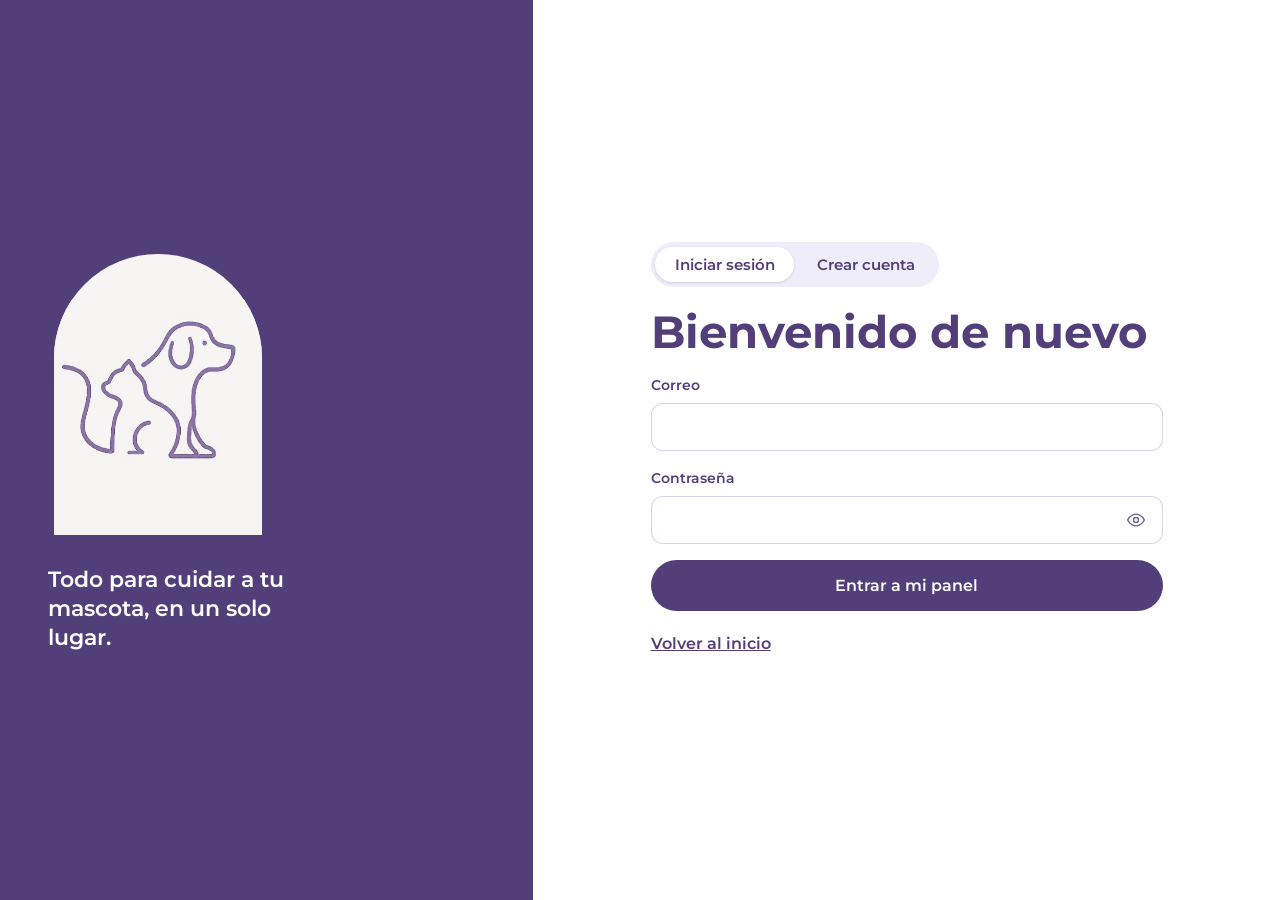
==== dashboard.html @ f5bab575 "Add files via upload" ====
<!DOCTYPE html>
<html lang="es">
<head>
<meta charset="UTF-8">
<meta name="viewport" content="width=device-width, initial-scale=1">
<title>Panel · Pet Nova</title>
<link rel="stylesheet" href="https://fonts.googleapis.com/css2?family=Montserrat:wght@400;500;600;700&display=swap">
<link rel="stylesheet" href="css/dashboard.css">
<link rel="stylesheet" href="css/account-panel.css">
</head>
<body>
<header class="topbar">
<a class="logo" href="dashboard.html">
  <img class="logo__image" src="petnova-assets/logo-pet-nova-horizontal.png" alt="Pet Nova">
</a>
<nav aria-label="Principal">
<a href="pawalert.html">Paw Alert</a>
<a href="wecare.html">We Care</a>
<a href="moments.html">Pet Moments</a>
<a href="index.html" data-logout>Salir</a>
<a href="perfil.html" class="profile-avatar" id="profile-avatar" aria-label="Abrir perfil" title="Perfil"></a>
</nav>
</header>
<main class="dashboard-page">
<div class="dashboard-cover" role="img" aria-label="Foto de perfil de la mascota">
  <img class="dashboard-cover__image" id="dashboard-cover-image" alt="" hidden>
</div>
<div class="dashboard-content">
  <section class="profile-card" aria-labelledby="hello">
    <div class="dashboard-avatar-wrap">
      <div class="dashboard-avatar" id="dashboard-avatar" aria-hidden="true"></div>
      <button class="dashboard-avatar-edit" id="edit-profile-photo" type="button" aria-label="Editar la foto de perfil de la mascota" title="Editar foto" hidden>
        <svg viewBox="0 0 24 24" aria-hidden="true" focusable="false"><path d="m16 5 3 3M4 20l4.2-.8L19 8.4a2.1 2.1 0 0 0-3-3L5.2 16.2 4 20Z"/></svg>
      </button>
    </div>
    <span class="profile-pill">TU FAMILIA PET NOVA</span>
    <h1 id="hello">Hola</h1>
    <p class="profile-intro">Un espacio para cuidar y celebrar a quienes más quieres.</p>
    <div class="profile-contact">
      <div>
        <span class="profile-contact__label">CUENTA</span>
        <p class="owner" id="owner"></p>
      </div>
      <a class="profile-edit" href="perfil.html">Editar perfil <span aria-hidden="true">→</span></a>
    </div>
  </section>

  <div class="dashboard-grid">
    <section class="dashboard-card family-card" aria-labelledby="family-title">
      <h2 id="family-title">Sobre tu familia</h2>
      <dl class="family-details">
        <div><dt>Mascotas registradas</dt><dd><span id="n-pets">0</span></dd></div>
        <div><dt>Teléfono</dt><dd id="owner-phone">Aún no agregado</dd></div>
        <div><dt>Ciudad</dt><dd id="owner-city">Aún no agregada</dd></div>
      </dl>
      <a class="text-link" href="perfil.html">Ver información del perfil <span aria-hidden="true">→</span></a>
    </section>

    <section class="dashboard-card wellness-card" aria-labelledby="wellness-title">
      <h2 id="wellness-title">Bienestar y seguridad</h2>
      <a class="wellness-item" href="perfil.html">
        <span class="wellness-item__number" id="n-todo">0</span>
        <span><strong>Revisiones pendientes</strong><small>Vacunas o condiciones por revisar</small></span>
        <span class="wellness-item__arrow" aria-hidden="true">→</span>
      </a>
      <a class="wellness-item wellness-item--safe" id="alert-card" href="pawalert.html">
        <span class="wellness-item__number" id="n-alerts">0</span>
        <span><strong>Paw Alert</strong><small id="alert-text">Alertas activas: todas a salvo</small></span>
        <span class="wellness-item__arrow" aria-hidden="true">→</span>
      </a>
    </section>
  </div>

  <section class="dashboard-card pets-panel" aria-labelledby="pets-title">
    <header class="dashboard-section-heading">
      <div><span class="section-kicker">CUIDADO DIARIO</span><h2 id="pets-title">Tus mascotas</h2></div>
      <a class="text-link" href="perfil.html">Administrar mascotas <span aria-hidden="true">→</span></a>
    </header>
    <section class="pets" id="pet-list" aria-label="Mascotas registradas"></section>
  </section>

  <section class="dashboard-card quick-panel" aria-labelledby="quick-title">
    <header class="dashboard-section-heading">
      <div><span class="section-kicker">A MANO PARA TI</span><h2 id="quick-title">Accesos rápidos</h2></div>
    </header>
    <section class="quick">
      <a class="btn btn-primary" href="perfil.html">Agregar mascota</a>
      <a class="btn btn-ghost" href="moments.html">Ver Pet Moments</a>
      <a class="btn btn-sos" href="pawalert.html">Activar Paw Alert</a>
    </section>
  </section>
</div>
</main>
<dialog class="photo-editor" id="photo-editor" aria-labelledby="photo-editor-title">
  <form class="photo-editor__form">
    <header class="photo-editor__header">
      <div><span class="section-kicker">FOTO DE PERFIL</span><h2 id="photo-editor-title">Ajustar foto</h2></div>
      <button class="photo-editor__close" type="button" data-photo-close aria-label="Cerrar">×</button>
    </header>
    <p class="photo-editor__hint">Arrastra la imagen para encuadrarla. Usa el control para acercar o alejar.</p>
    <div class="photo-editor__crop" id="photo-editor-crop" tabindex="0" aria-label="Arrastra para ajustar la imagen o usa las flechas del teclado">
      <img id="photo-editor-preview" alt="" hidden>
      <span class="photo-editor__placeholder" id="photo-editor-placeholder">Selecciona una foto para empezar</span>
    </div>
    <label class="photo-editor__zoom" for="photo-editor-zoom">Zoom<input id="photo-editor-zoom" type="range" min="1" max="3" step="0.01" value="1" disabled></label>
    <label class="photo-editor__upload">Elegir otra foto<input id="photo-editor-file" type="file" accept="image/*"></label>
    <p class="photo-editor__error" id="photo-editor-error" role="alert" hidden></p>
    <div class="photo-editor__actions">
      <button class="photo-editor__cancel" type="button" data-photo-close>Cancelar</button>
      <button class="photo-editor__save" type="submit" disabled>Guardar foto</button>
    </div>
  </form>
</dialog>
<footer class="footer"><p>© Pet Nova by PetNovitasTeam · La Chorrera, Panamá Oeste</p></footer>
<script src="js/storage.js"></script>
<script src="js/profile-avatar.js"></script>
<script src="js/account-panel.js"></script>
<script src="js/dashboard.js"></script>
</body>
</html>
---- css/dashboard.css ----
/* ===== dashboard.css · Panel principal ===== */
/* Paleta Pet Nova: púrpura, violeta, cian y teal */
:root{--olive:#523F7A;--olive-d:#523F7A;--sage:rgba(130,104,213,.12);--sage-2:#8268D5;--paper:#fff;--ink:#523F7A;--muted:rgba(82,63,122,.8);--line:rgba(130,104,213,.3);--alert:#523F7A;--alert-bg:rgba(130,104,213,.14);--ok:#523F7A;--accent:#0CBDDC;--teal:#00869F;--r:18px}
/* Reinicio de márgenes */
*{box-sizing:border-box;margin:0}
/* Texto general y fondo */
body{font:400 1rem/1.65 "Montserrat",system-ui,sans-serif;color:var(--ink);background:var(--paper)}
/* Títulos con tipografía serif */
h1,h2,h3,.logo{font-family:"Montserrat",system-ui,sans-serif;line-height:1.15}
h1{font-size:clamp(1.8rem,4.2vw,2.8rem);font-weight:700}
h2{font-size:clamp(1.35rem,2.8vw,1.8rem);font-weight:700}
h3{font-size:1.15rem;font-weight:600}
a{color:inherit}
.muted{color:var(--muted)}
/* Botones: principal, contorno y emergencia */
.btn{display:inline-block;padding:.65rem 1.25rem;border:2px solid transparent;border-radius:999px;font:600 1rem "Montserrat",sans-serif;text-decoration:none;cursor:pointer;transition:background .15s,color .15s}
.btn-primary{background:var(--olive);color:#fff}.btn-primary:hover{background:var(--olive-d);filter:brightness(.9)}
.btn-ghost{color:var(--olive-d);border-color:var(--olive);background:transparent}.btn-ghost:hover{background:var(--sage);border-color:var(--teal)}
.btn-sos{background:var(--alert);color:#fff}.btn-sos:hover{background:var(--olive-d);filter:brightness(.9)}
.btn-lg{padding:.9rem 1.7rem}
/* Foco visible para teclado */
:focus-visible{outline:3px solid var(--accent);outline-offset:3px}
/* Elementos ocultos por JavaScript */
[hidden]{display:none!important}
/* Logo */
.logo{flex:none;font-weight:700;font-size:1.5rem;color:var(--olive-d);text-decoration:none}
.logo__image{display:block;width:148px;height:54px;object-fit:contain;background:#fff}
/* Menú superior de la app */
.topbar{position:sticky;top:0;z-index:10;display:flex;align-items:center;justify-content:space-between;gap:1rem;padding:.9rem 5vw;background:rgba(255,255,255,.94);backdrop-filter:blur(8px);border-bottom:1px solid var(--line)}
.topbar nav{display:flex;gap:.25rem;flex-wrap:wrap}
.topbar nav a{display:flex;flex:0 0 128px;width:128px;min-width:0;align-items:center;justify-content:center;height:40px;padding:.4rem .5rem;border-radius:999px;text-decoration:none;font-weight:600;white-space:nowrap;color:var(--muted)}
.topbar nav a:hover{background:var(--sage);color:var(--olive-d);box-shadow:inset 0 -2px var(--teal)}
/* Enlace de la página actual */
.topbar nav a.active{background:var(--olive);color:#fff}
.topbar nav a.profile-avatar{flex:0 0 42px;width:42px;height:42px;min-width:42px;margin-left:auto;padding:0;overflow:hidden;border:1px solid var(--line);border-radius:50%;background:var(--sage);color:var(--olive-d);font-size:1rem;font-weight:700}
.topbar nav a.profile-avatar:hover{background:var(--sage);color:var(--olive-d);box-shadow:0 0 0 3px var(--sage)}
.topbar nav a.profile-avatar.active{background:var(--olive);color:#fff;box-shadow:0 0 0 3px var(--sage)}
.profile-avatar img{display:block;width:100%;height:100%;object-fit:cover}
/* Contenedor principal de la página */
.page{max-width:1000px;margin:0 auto;padding:2.5rem 5vw 4rem}
.page>h1{margin-bottom:.5rem}
.page>.muted{margin-bottom:1.5rem}
/* Tarjeta base */
.card{background:#fff;border:1px solid var(--line);border-radius:var(--r);padding:1.3rem}
/* Campos de formulario */
label{display:grid;gap:.3rem;font-weight:600;font-size:.9rem}
input,select,textarea{font:inherit;padding:.65rem .75rem;border:1.5px solid var(--line);border-radius:12px;background:#fff;width:100%}
input:focus,select:focus,textarea:focus{border-color:var(--olive)}
/* Mensaje de error */
.msg{padding:.6rem .8rem;border-radius:12px;background:var(--alert-bg);color:var(--alert);font-weight:600;font-size:.9rem}
/* Lista vacía */
.empty{grid-column:1/-1;padding:2rem 1rem;text-align:center;color:var(--muted);border:2px dashed var(--sage-2);border-radius:var(--r)}
/* Pie de página */
.footer{padding:2rem 5vw;border-top:1px solid var(--line);color:var(--muted);font-size:.9rem}
/* Celular: menú en dos filas */
@media(max-width:760px){.topbar{flex-direction:column;align-items:flex-start}.topbar nav{width:100%}}
@media(min-width:761px) and (max-width:950px){.topbar{flex-wrap:wrap}.topbar nav{width:100%;justify-content:center}}
/* Lista de tarjetas de mascota */
.pets{display:grid;grid-template-columns:repeat(auto-fill,minmax(250px,1fr));gap:1rem}
/* Tarjeta de mascota */
.pet{display:grid;gap:.4rem;justify-items:start}
/* Foto de la mascota (marco tipo arco) */
.avatar{width:72px;height:84px;border-radius:999px 999px 14px 14px;background:var(--sage);display:grid;place-items:center;font-size:2rem;overflow:hidden}
.avatar img{width:100%;height:100%;object-fit:cover}
/* Etiqueta de estado de vacunación */
.tag{font-size:.8rem;font-weight:700;padding:.15rem .7rem;border-radius:999px;background:var(--sage);color:var(--olive-d)}
.tag.good{background:rgba(12,189,220,.16);color:var(--ok)}.tag.bad{background:var(--alert-bg);color:var(--alert)}
/* Datos médicos de la mascota */
.details{display:grid;gap:.1rem;margin:.4rem 0;font-size:.9rem}
.details dt{font-weight:700;margin-top:.4rem}.details dd{color:var(--muted);margin:0}
.pet .btn{margin-top:.4rem;padding:.35rem .95rem;font-size:.9rem}
/* Datos del dueño bajo el saludo */
.owner{margin:-1rem 0 1.5rem;font-size:.9rem;color:var(--olive-d);font-weight:600}
/* Tarjetas de resumen */
.stats{display:grid;grid-template-columns:repeat(auto-fit,minmax(220px,1fr));gap:1rem;margin-bottom:2.5rem}
.stat{display:grid;gap:.3rem;text-decoration:none}
a.stat:hover{border-color:var(--olive)}
.num{font:700 2.8rem "Montserrat",system-ui,sans-serif;color:var(--olive)}
/* Resumen: todo a salvo */
.stat.ok{background:var(--sage);border-color:var(--sage-2)}
/* Resumen: alerta activa */
.stat.danger{background:var(--alert-bg);border-color:var(--alert)}
.stat.danger .num{color:var(--alert)}
/* Títulos de sección */
.page>h2{margin:1.5rem 0 1rem}
/* Accesos rápidos */
.quick{display:flex;gap:.75rem;flex-wrap:wrap}

/* Panel principal inspirado en la ficha de perfil */
body{background:rgba(130,104,213,.05)}
.dashboard-page{padding-bottom:3.5rem}
.dashboard-cover{position:relative;height:clamp(210px,30vw,320px);overflow:hidden;background:url("../petnova-assets/perros-portada.jpg") center 42%/cover}
.dashboard-cover__image{position:absolute;inset:0;width:100%;height:100%;object-fit:cover;object-position:center 42%}
.dashboard-cover::after{position:absolute;inset:0;background:rgba(0,134,159,.28);content:"";pointer-events:none}
.dashboard-content{width:min(1060px,100% - 2.5rem);margin:-82px auto 0;position:relative}
.profile-card{overflow:visible;padding:0;border:1px solid rgba(0,134,159,.3);border-radius:22px;background:#fff;text-align:center;box-shadow:0 6px 18px rgba(0,134,159,.12)}
.dashboard-avatar-wrap{position:relative;width:132px;height:132px;margin:-66px auto .6rem}
.dashboard-avatar{display:grid;width:100%;height:100%;place-items:center;overflow:hidden;border:5px solid #fff;border-radius:50%;background:rgba(12,189,220,.12);color:var(--teal);font-size:2.4rem;font-weight:700;box-shadow:0 0 0 2px var(--teal),0 5px 16px rgba(0,134,159,.2)}
.dashboard-avatar img{width:100%;height:100%;object-fit:cover}
.dashboard-avatar-edit{position:absolute;right:-.45rem;bottom:.35rem;display:grid;width:38px;height:38px;place-items:center;padding:0;border:2px solid #fff;border-radius:50%;background:var(--teal);color:#fff;cursor:pointer;box-shadow:0 2px 7px rgba(0,134,159,.24)}
.dashboard-avatar-edit svg{width:18px;height:18px;fill:none;stroke:currentColor;stroke-width:1.8;stroke-linecap:round;stroke-linejoin:round}
.dashboard-avatar-edit:hover{background:var(--accent);color:var(--ink)}
.profile-pill{display:inline-block;margin:.15rem auto .3rem;padding:.28rem .7rem;border:1px solid var(--teal);border-radius:5px;background:rgba(12,189,220,.12);color:var(--teal);font-size:.68rem;font-weight:700;letter-spacing:.08em}
.profile-card h1{margin:.25rem .8rem;font-size:clamp(1.8rem,4vw,2.5rem);font-weight:500;line-height:1.12}
.profile-intro{margin:0 auto 1.2rem;padding:0 1rem;color:var(--muted);font-size:.9rem}
.profile-contact{display:flex;align-items:center;justify-content:space-between;gap:1rem;padding:.9rem 1.6rem;border-radius:0 0 21px 21px;background:rgba(12,189,220,.12);text-align:left}
.profile-contact__label,.section-kicker{display:block;color:var(--teal);font-size:.66rem;font-weight:700;letter-spacing:.11em}
.owner{margin:.1rem 0 0;color:var(--ink);font-size:.82rem;font-weight:500;overflow-wrap:anywhere}
.profile-edit,.text-link{color:var(--teal);font-size:.82rem;font-weight:700;text-decoration:none}
.profile-edit{flex:none;padding:.55rem .85rem;border:1px solid var(--teal);border-radius:999px;background:var(--teal);color:#fff}
.profile-edit:hover{border-color:var(--accent);background:var(--accent);color:var(--ink)}
.text-link:hover{color:var(--olive)}
.profile-edit span,.text-link span{margin-left:.2rem}
.dashboard-grid{display:grid;grid-template-columns:1.05fr .95fr;gap:1rem;margin-top:1.5rem}
.dashboard-card{min-width:0;padding:1.35rem;border:1px solid rgba(0,134,159,.28);border-radius:18px;background:#fff;box-shadow:0 3px 6px rgba(0,134,159,.08)}
.dashboard-card h2{margin:0;color:var(--ink);font-size:1.25rem;font-weight:500}
.family-card{border-top:4px solid var(--sage-2)}
.wellness-card{border-top:4px solid var(--accent)}
.family-card>h2,.wellness-card>h2{position:relative;margin-bottom:1.1rem;padding-bottom:.6rem}
.family-card>h2::after,.wellness-card>h2::after,.dashboard-section-heading h2::after{position:absolute;bottom:0;left:0;width:42px;height:3px;content:""}
.family-card>h2::after{background:var(--sage-2)}
.wellness-card>h2::after{background:var(--accent)}
.dashboard-section-heading h2::after{background:var(--teal)}
.family-details{display:grid;gap:.6rem;margin:0 0 1rem}
.family-details div{display:flex;align-items:baseline;justify-content:space-between;gap:1rem}
.family-details dt{color:var(--muted);font-size:.84rem}
.family-details dd{margin:0;color:var(--ink);font-size:.88rem;font-weight:700;text-align:right;overflow-wrap:anywhere}
.family-details #n-pets{display:inline-grid;min-width:30px;min-height:30px;place-items:center;border-radius:50%;background:var(--sage);color:var(--olive)}
.wellness-card{display:grid;align-content:start;gap:.65rem}
.wellness-item{display:grid;grid-template-columns:42px minmax(0,1fr) 18px;align-items:center;gap:.7rem;min-height:64px;padding:.7rem;border:1px solid rgba(0,134,159,.25);border-radius:13px;background:rgba(12,189,220,.07);color:var(--ink);text-decoration:none}
.wellness-item:hover{border-color:var(--teal);background:rgba(12,189,220,.16)}
.wellness-item__number{display:grid;width:38px;height:38px;place-items:center;border-radius:50%;background:rgba(12,189,220,.2);color:var(--teal);font-size:1.1rem;font-weight:700}
.wellness-item>span:nth-child(2){display:grid;gap:.08rem}
.wellness-item strong{font-size:.82rem}
.wellness-item small{color:var(--muted);font-size:.7rem;line-height:1.35}
.wellness-item__arrow{color:var(--teal);font-size:1.05rem}
.wellness-item--safe.danger{border-color:var(--alert);background:var(--alert-bg)}
.wellness-item--safe.danger .wellness-item__number{background:var(--alert-bg);color:var(--alert)}
.wellness-item--safe.danger .wellness-item__arrow{color:var(--alert)}
.pets-panel,.quick-panel{margin-top:1.25rem}
.pets-panel{border-top:4px solid var(--teal)}
.quick-panel{border-top:4px solid var(--olive)}
.dashboard-section-heading{display:flex;align-items:end;justify-content:space-between;gap:1rem;margin-bottom:1.1rem}
.dashboard-section-heading h2{position:relative;margin-top:.25rem;padding-bottom:.55rem}
.pets{grid-template-columns:repeat(auto-fill,minmax(210px,1fr));gap:.85rem}
.pets .pet{gap:.45rem;padding:1rem;border:1px solid rgba(0,134,159,.24);border-radius:15px;box-shadow:0 2px 6px rgba(0,134,159,.07)}
.pets .avatar{width:68px;height:68px;border-radius:50%;background:rgba(12,189,220,.12)}
.pets .tag{background:var(--sage);color:var(--olive)}
.pets .tag.good{background:rgba(12,189,220,.2);color:var(--teal)}
.pets .tag.bad{background:var(--alert-bg);color:var(--alert)}
.quick{gap:.65rem}
.quick .btn{border-radius:10px;font-size:.85rem}
.quick .btn-primary{background:var(--teal);color:#fff}
.quick .btn-primary:hover{background:var(--accent);color:var(--ink)}
.quick .btn-ghost{border-color:var(--sage-2);color:var(--olive)}
.quick .btn-ghost:hover{background:var(--sage)}
.quick .btn-sos{background:var(--alert)}
.footer{background:rgba(130,104,213,.05)}
.photo-editor{position:fixed;inset:0;width:min(92vw,460px);max-width:none;max-height:90vh;margin:auto;padding:0;overflow:auto;border:1px solid var(--line);border-radius:20px;background:#fff;color:var(--ink);box-shadow:0 20px 70px rgba(32,23,48,.3)}
.photo-editor::backdrop{background:rgba(32,23,48,.55);backdrop-filter:blur(2px)}
.photo-editor__form{display:grid;gap:1rem;padding:1.35rem}
.photo-editor__header{display:flex;align-items:flex-start;justify-content:space-between;gap:1rem}
.photo-editor__header h2{margin-top:.25rem;font-size:1.35rem}
.photo-editor__close{display:grid;width:2.35rem;height:2.35rem;place-items:center;border:1px solid var(--line);border-radius:50%;background:#fff;color:var(--ink);font:400 1.45rem/1 "Montserrat",sans-serif;cursor:pointer}
.photo-editor__hint{color:var(--muted);font-size:.86rem}
.photo-editor__crop{position:relative;width:min(74vw,300px);aspect-ratio:1;margin:0 auto;overflow:hidden;border:2px solid var(--teal);border-radius:50%;background:var(--sage);touch-action:none;cursor:grab}
.photo-editor__crop:active{cursor:grabbing}
.photo-editor__crop:focus-visible{outline:3px solid var(--accent);outline-offset:4px}
.photo-editor__crop img{position:absolute;top:0;left:0;max-width:none;user-select:none;pointer-events:none}
.photo-editor__placeholder{position:absolute;inset:0;display:grid;place-items:center;padding:1.5rem;color:var(--muted);font-size:.82rem;text-align:center}
.photo-editor__zoom{display:grid;gap:.35rem;color:var(--ink);font-size:.84rem;font-weight:600}
.photo-editor__zoom input{width:100%;padding:0;border:0;accent-color:var(--teal)}
.photo-editor__upload{position:relative;display:grid;min-height:42px;place-items:center;overflow:hidden;border:1px solid var(--teal);border-radius:10px;background:rgba(12,189,220,.1);color:var(--teal);font-size:.84rem;font-weight:700;cursor:pointer}
.photo-editor__upload:focus-within{outline:3px solid var(--accent);outline-offset:3px}
.photo-editor__upload input{position:absolute;inset:0;width:100%;height:100%;padding:0;opacity:0;cursor:pointer}
.photo-editor__error{padding:.65rem .8rem;border-radius:10px;background:var(--alert-bg);color:var(--alert);font-size:.84rem}
.photo-editor__actions{display:flex;justify-content:flex-end;gap:.6rem;flex-wrap:wrap}
.photo-editor__actions button{padding:.65rem 1rem;border:1px solid var(--line);border-radius:999px;background:#fff;color:var(--ink);font:600 .85rem "Montserrat",sans-serif;cursor:pointer}
.photo-editor__actions .photo-editor__save{border-color:var(--teal);background:var(--teal);color:#fff}
.photo-editor__actions .photo-editor__save:disabled{border-color:var(--line);background:#eee;color:#777;cursor:not-allowed}
@media(max-width:680px){
  .dashboard-cover{height:220px}
  .dashboard-content{width:min(100% - 1.25rem,560px);margin-top:-55px}
  .dashboard-avatar-wrap{width:108px;height:108px;margin-top:-54px}
  .dashboard-avatar-edit{right:-.3rem;bottom:.2rem}
  .profile-card h1{font-size:1.9rem}
  .profile-contact{align-items:flex-start;flex-direction:column;padding:.85rem 1rem}
  .profile-edit{align-self:flex-end}
  .dashboard-grid{grid-template-columns:1fr;margin-top:1rem}
  .dashboard-card{padding:1.05rem}
  .dashboard-section-heading{align-items:flex-start;flex-direction:column}
  .dashboard-section-heading .text-link{align-self:flex-end}
  .pets{grid-template-columns:repeat(auto-fill,minmax(150px,1fr))}
}
---- css/account-panel.css ----
.account-drawer,.account-delete-dialog{color:var(--ink);background:#fff}
.account-drawer{position:fixed;inset:0 0 0 auto;width:min(92vw,380px);max-width:none;height:100vh;max-height:100vh;margin:0;padding:0;border:0;border-left:1px solid var(--line);box-shadow:-16px 0 48px rgba(32,23,48,.18)}
.account-drawer::backdrop,.account-delete-dialog::backdrop{background:rgba(32,23,48,.48);backdrop-filter:blur(2px)}
.account-drawer__content{display:flex;min-height:100%;flex-direction:column;gap:1.4rem;overflow-y:auto;padding:1.5rem}
.account-drawer__header{display:flex;align-items:flex-start;justify-content:space-between;gap:1rem;padding-bottom:1.2rem;border-bottom:1px solid var(--line)}
.account-drawer__eyebrow{color:var(--teal);font-size:.72rem;font-weight:700;letter-spacing:.12em}
.account-drawer__header h2{margin:.35rem 0;font-size:1.35rem}
.account-drawer__header p{color:var(--muted);font-size:.86rem;overflow-wrap:anywhere}
.account-drawer__close{display:grid;flex:none;width:2.4rem;height:2.4rem;place-items:center;border:1px solid var(--line);border-radius:50%;background:#fff;color:var(--ink);font:400 1.5rem/1 "Montserrat",sans-serif;cursor:pointer}
.account-drawer__links{display:grid;gap:.45rem}
.account-drawer__links a,.account-drawer__logout{display:flex;align-items:center;justify-content:space-between;gap:1rem;padding:.85rem 1rem;border:1px solid var(--line);border-radius:12px;background:#fff;color:var(--ink);font:600 .92rem "Montserrat",sans-serif;text-align:left;text-decoration:none;cursor:pointer}
.account-drawer__links a:hover,.account-drawer__logout:hover{background:var(--sage)}
.account-drawer__links a span{color:var(--teal)}
.account-drawer__danger{margin-top:auto;padding-top:1rem;border-top:1px solid var(--line)}
.account-drawer__delete{width:100%;padding:.75rem 1rem;border:1px solid rgba(209,40,63,.32);border-radius:12px;background:#fff;color:#a91f33;font:600 .9rem "Montserrat",sans-serif;text-align:left;cursor:pointer}
.account-drawer__delete:hover{background:rgba(209,40,63,.08)}
.account-delete-dialog{position:fixed;inset:0;width:min(92vw,460px);max-width:none;max-height:90vh;margin:auto;padding:0;border:1px solid var(--line);border-radius:18px;box-shadow:0 20px 70px rgba(32,23,48,.3)}
.account-delete-dialog__body{position:relative;display:grid;gap:1rem;padding:1.6rem}
.account-delete-dialog__body>.account-drawer__close{position:absolute;top:.8rem;right:.8rem}
.account-delete-dialog__body h2{padding-right:2.5rem}
.account-delete-dialog__body p{color:var(--muted);font-size:.92rem}
.account-delete-dialog__body label{font-size:.86rem;font-weight:600}
.account-delete-dialog__body input{font:inherit;padding:.65rem .75rem;border:1.5px solid var(--line);border-radius:12px}
.account-delete-dialog__error{padding:.65rem .8rem;border-radius:10px;background:var(--alert-bg);color:var(--alert)!important}
.account-delete-dialog__actions{display:flex;justify-content:flex-end;gap:.6rem;flex-wrap:wrap}
.account-delete-dialog__actions button{padding:.65rem 1rem;border:1px solid var(--line);border-radius:999px;background:#fff;color:var(--ink);font:600 .85rem "Montserrat",sans-serif;cursor:pointer}
.account-delete-dialog__actions .account-delete-dialog__submit{border-color:#a91f33;background:#a91f33;color:#fff}
.account-delete-dialog__actions .account-delete-dialog__submit:disabled{border-color:var(--line);background:#eee;color:#777;cursor:not-allowed}
.privacy-page .privacy-content{display:grid;gap:1rem}
.privacy-page .privacy-content .card{display:grid;gap:.55rem}
.privacy-page .privacy-content h2{margin:0}
.privacy-page .privacy-content p,.privacy-page .privacy-note{color:var(--muted);font-size:.92rem}
.privacy-page .privacy-note{margin-top:1.2rem}
@media(prefers-reduced-motion:reduce){.account-drawer,.account-delete-dialog{scroll-behavior:auto}}
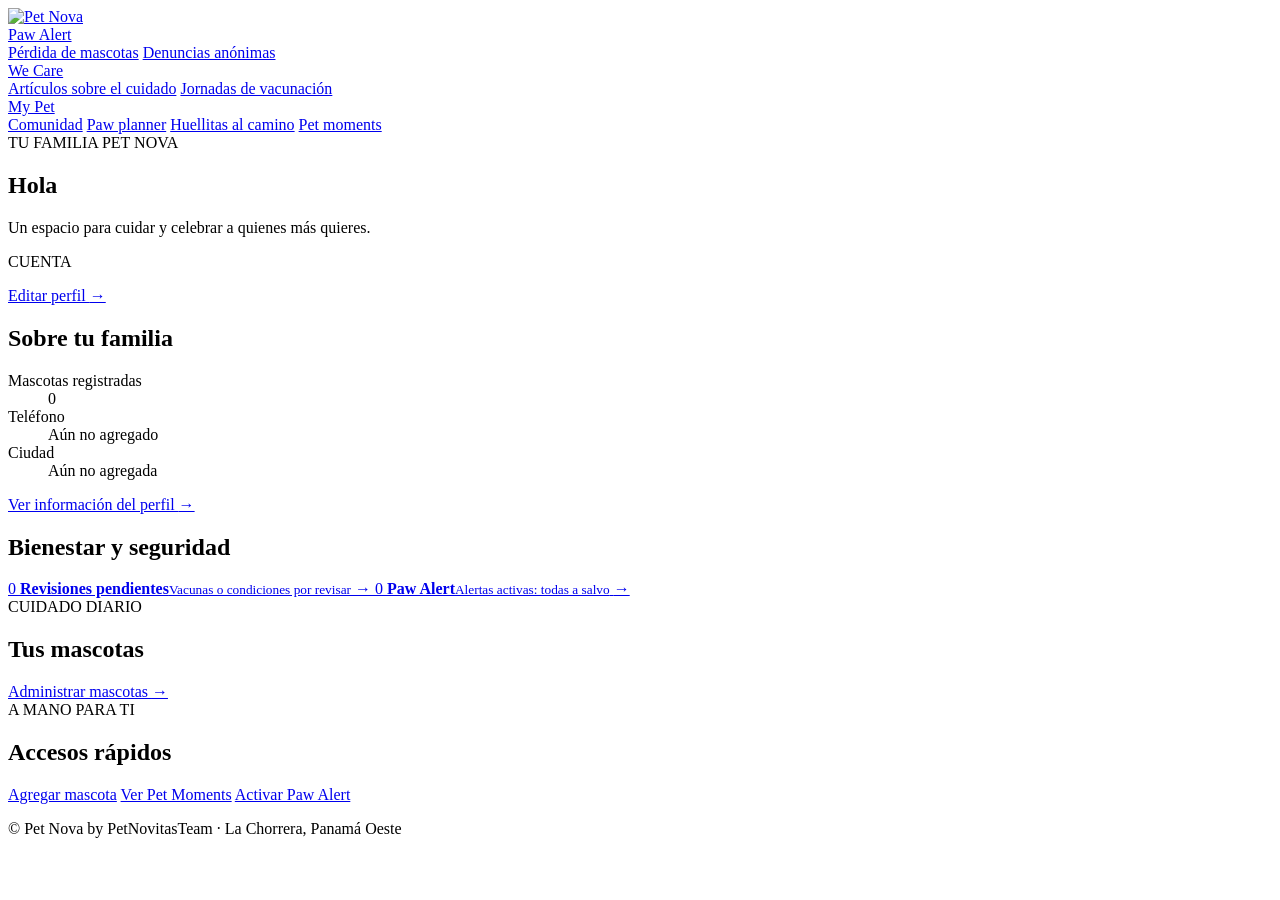
==== commit c4d42efc: "Add files via upload" ====
--- a/dashboard.html
+++ b/dashboard.html
@@ -11,13 +11,32 @@
 <body>
 <header class="topbar">
 <a class="logo" href="dashboard.html">
-  <img class="logo__image" src="petnova-assets/logo-pet-nova-horizontal.png" alt="Pet Nova">
+  <img class="logo__image" src="petnova-assets/vectorizador_de_imgenes_ia_gratis_82tcf4qeb79s5j7bquav.svg" alt="Pet Nova">
 </a>
 <nav aria-label="Principal">
-<a href="pawalert.html">Paw Alert</a>
-<a href="wecare.html">We Care</a>
-<a href="moments.html">Pet Moments</a>
-<a href="index.html" data-logout>Salir</a>
+<div class="nav-dropdown">
+<a href="pawalert.html" class="nav-dropdown__trigger">Paw Alert</a>
+<div class="nav-dropdown__menu">
+<a href="pawalert.html">Pérdida de mascotas</a>
+<a href="pawalert.html#denuncia">Denuncias anónimas</a>
+</div>
+</div>
+<div class="nav-dropdown">
+<a href="wecare.html" class="nav-dropdown__trigger">We Care</a>
+<div class="nav-dropdown__menu">
+<a href="wecare.html#articulos">Artículos sobre el cuidado</a>
+<a href="wecare.html#jornadas">Jornadas de vacunación</a>
+</div>
+</div>
+<div class="nav-dropdown">
+<a href="mypets.html" class="nav-dropdown__trigger">My Pet</a>
+<div class="nav-dropdown__menu">
+<a href="mypets.html#community">Comunidad</a>
+<a href="mypets.html#planner">Paw planner</a>
+<a href="mypets.html#mapview">Huellitas al camino</a>
+<a href="moments.html">Pet moments</a>
+</div>
+</div>
 <a href="perfil.html" class="profile-avatar" id="profile-avatar" aria-label="Abrir perfil" title="Perfil"></a>
 </nav>
 </header>
